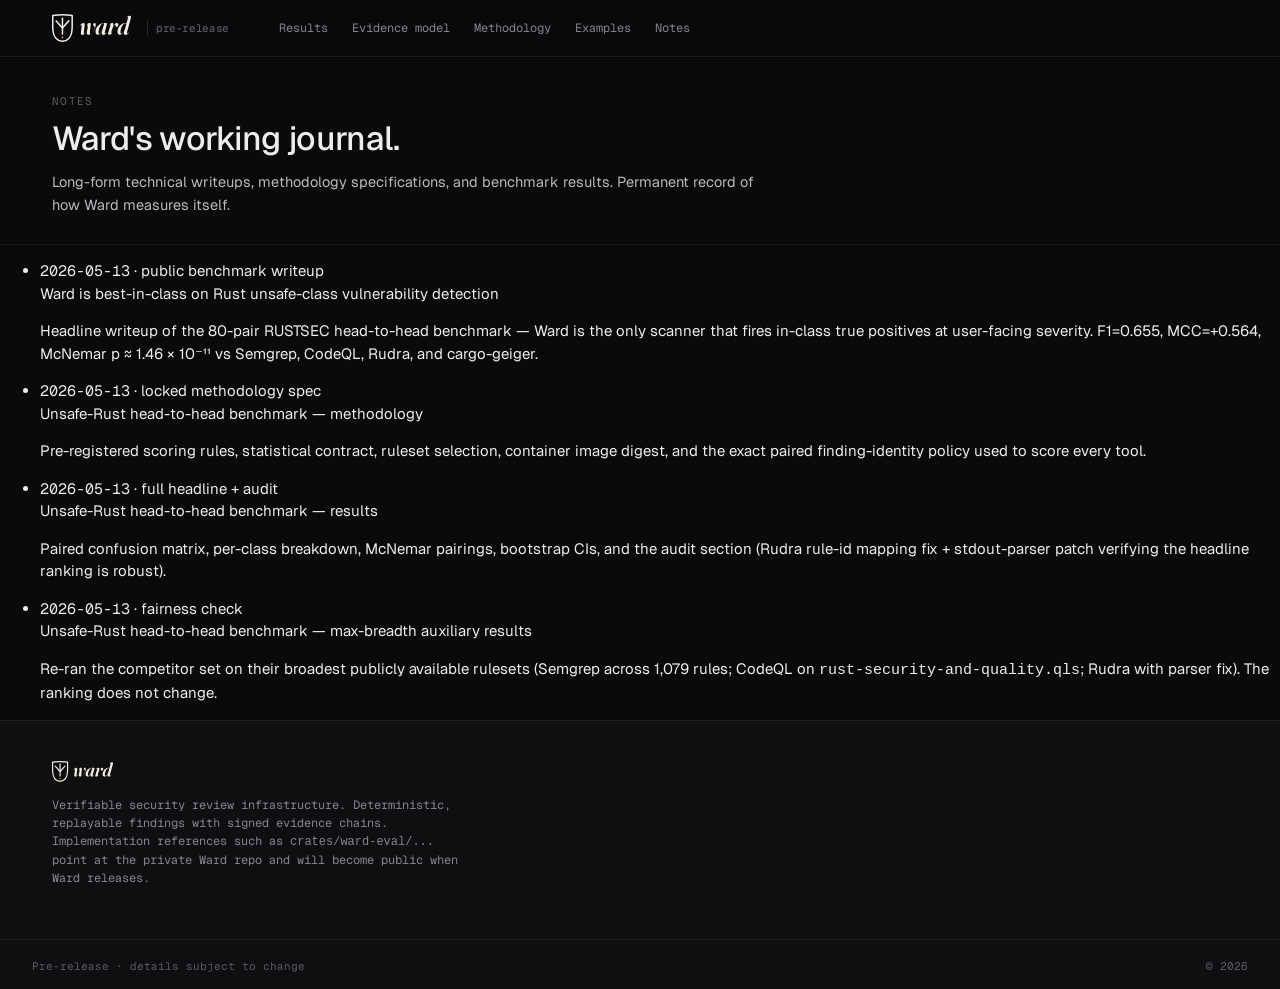
==== notes/index.html @ a42b1e7a "feat: notes section + 4 unsafe-rust benchmark pages Add a Notes section to the site backing /notes/ " ====
<!doctype html>
<html lang="en">
  <head>
    <meta charset="utf-8" />
    <meta name="viewport" content="width=device-width, initial-scale=1" />
    <title>Notes — Ward</title>
    <meta name="description" content="Ward's working journal: long-form technical writeups, methodology specifications, and benchmark results." />

    <link rel="preconnect" href="https://fonts.googleapis.com" />
    <link rel="preconnect" href="https://fonts.gstatic.com" crossorigin />
    <link
      href="https://fonts.googleapis.com/css2?family=Geist:wght@400;500;600&family=Geist+Mono:wght@400;500&family=Fraunces:opsz,wght@9..144,400;9..144,500;9..144,600&display=swap"
      rel="stylesheet"
    />
    <link rel="icon" type="image/svg+xml" href="../favicon.svg" />
    <link rel="stylesheet" href="../styles.css" />
  </head>
  <body>
    <header class="nav">
      <div class="nav-inner">
        <div class="brand">
          <a href="../index.html" aria-label="Ward home">
            <img src="../ward-with-word.svg" alt="Ward" />
          </a>
          <span class="nav-ver">pre-release</span>
        </div>
        <nav class="nav-links">
          <a href="../index.html#benchmark">Results</a>
          <a href="../index.html#how">Evidence model</a>
          <a href="../index.html#methodology">Methodology</a>
          <a href="../examples.html">Examples</a>
          <a href="index.html" aria-current="page">Notes</a>
        </nav>
      </div>
    </header>

    <section class="page-title">
      <div class="page-title-inner">
        <div class="page-title-eyebrow">Notes</div>
        <h1 class="page-title-h">Ward's working journal.</h1>
        <p class="page-title-sub">
          Long-form technical writeups, methodology specifications, and
          benchmark results. Permanent record of how Ward measures itself.
        </p>
      </div>
    </section>

    <main class="note-main">
      <div class="note-main-inner">
        <article class="note-body note-index">
          <ul class="note-list">
            <li>
              <div class="note-list-meta"><span class="mono">2026-05-13</span> · public benchmark writeup</div>
              <a class="note-list-title" href="unsafe-rust-benchmark.html">
                Ward is best-in-class on Rust unsafe-class vulnerability detection
              </a>
              <p class="note-list-blurb">
                Headline writeup of the 80-pair RUSTSEC head-to-head benchmark — Ward
                is the only scanner that fires in-class true positives at user-facing
                severity. F1=0.655, MCC=+0.564, McNemar p ≈ 1.46&nbsp;×&nbsp;10⁻¹¹
                vs Semgrep, CodeQL, Rudra, and cargo-geiger.
              </p>
            </li>
            <li>
              <div class="note-list-meta"><span class="mono">2026-05-13</span> · locked methodology spec</div>
              <a class="note-list-title" href="unsafe-rust-bench-methodology.html">
                Unsafe-Rust head-to-head benchmark — methodology
              </a>
              <p class="note-list-blurb">
                Pre-registered scoring rules, statistical contract, ruleset selection,
                container image digest, and the exact paired finding-identity policy
                used to score every tool.
              </p>
            </li>
            <li>
              <div class="note-list-meta"><span class="mono">2026-05-13</span> · full headline + audit</div>
              <a class="note-list-title" href="unsafe-rust-bench-results.html">
                Unsafe-Rust head-to-head benchmark — results
              </a>
              <p class="note-list-blurb">
                Paired confusion matrix, per-class breakdown, McNemar pairings,
                bootstrap CIs, and the audit section (Rudra rule-id mapping fix +
                stdout-parser patch verifying the headline ranking is robust).
              </p>
            </li>
            <li>
              <div class="note-list-meta"><span class="mono">2026-05-13</span> · fairness check</div>
              <a class="note-list-title" href="unsafe-rust-bench-aux-max-breadth.html">
                Unsafe-Rust head-to-head benchmark — max-breadth auxiliary results
              </a>
              <p class="note-list-blurb">
                Re-ran the competitor set on their broadest publicly available
                rulesets (Semgrep across 1,079 rules; CodeQL on
                <code>rust-security-and-quality.qls</code>; Rudra with parser fix). The
                ranking does not change.
              </p>
            </li>
          </ul>
        </article>
      </div>
    </main>

    <footer class="foot">
      <div class="foot-inner" style="grid-template-columns: 1fr">
        <div>
          <div class="brand" style="margin-bottom: 14px">
            <img src="../ward-with-word.svg" alt="Ward" />
          </div>
          <p class="mono" style="color: var(--fg-2); font-size: 12px; max-width: 60ch">
            Verifiable security review infrastructure. Deterministic, replayable
            findings with signed evidence chains. Implementation references such
            as <code>crates/ward-eval/...</code> point at the private Ward repo
            and will become public when Ward releases.
          </p>
        </div>
      </div>
      <div class="foot-meta">
        <span>Pre-release · details subject to change</span>
        <span>© 2026</span>
      </div>
    </footer>

    <script src="../app.js"></script>
  </body>
</html>
---- styles.css ----
/* Ward — landing page styles */
:root {
  --bg: #0a0a0b;
  --bg-1: #0f0f11;
  --bg-2: #141417;
  --bg-3: #1a1a1e;
  --line: rgba(255, 255, 255, 0.07);
  --line-2: rgba(255, 255, 255, 0.12);
  --line-3: rgba(255, 255, 255, 0.2);
  --fg: #ededef;
  --fg-1: #b9b9bf;
  --fg-2: #85858d;
  --fg-3: #5a5a62;
  --fg-4: #3a3a41;
  --accent: #f5a524; /* amber default */
  --accent-ink: #0a0a0b;
  --accent-soft: rgba(245, 165, 36, 0.12);
  --accent-line: rgba(245, 165, 36, 0.35);
  --danger: #e5484d;
  --ok: #3dd68c;
  --mono: "Geist Mono", ui-monospace, SFMono-Regular, Menlo, monospace;
  --sans: "Geist", Inter, system-ui, -apple-system, Segoe UI, sans-serif;
  --maxw: 1240px;
  --pad: 32px;
}

* {
  box-sizing: border-box;
}
[hidden] {
  display: none !important;
}
html,
body {
  margin: 0;
  padding: 0;
}
body {
  background: var(--bg);
  color: var(--fg);
  font-family: var(--sans);
  font-size: 15px;
  line-height: 1.5;
  -webkit-font-smoothing: antialiased;
  font-feature-settings: "ss01", "ss02", "cv11";
}

a {
  color: inherit;
  text-decoration: none;
}
button {
  font-family: inherit;
}

.mono {
  font-family: var(--mono);
}
.tag {
  font-family: var(--mono);
  font-size: 11px;
  letter-spacing: 0.08em;
  text-transform: uppercase;
  color: var(--fg-2);
}
.tag .dot {
  color: var(--accent);
}

.wrap {
  max-width: var(--maxw);
  margin: 0 auto;
  padding: 0 var(--pad);
}

/* ============ NAV ============ */
.nav {
  position: sticky;
  top: 0;
  z-index: 50;
  background: color-mix(in oklab, var(--bg) 82%, transparent);
  backdrop-filter: blur(10px);
  -webkit-backdrop-filter: blur(10px);
  border-bottom: 1px solid var(--line);
}
.nav-inner {
  display: flex;
  align-items: center;
  gap: 24px;
  height: 56px;
  max-width: var(--maxw);
  margin: 0 auto;
  padding: 0 var(--pad);
}
.nav .brand {
  font-size: 26px;
}
.brand {
  display: flex;
  align-items: center;
  gap: 10px;
  font-family: "Fraunces", serif;
  font-size: 20px;
  font-weight: 500;
  letter-spacing: -0.015em;
  color: var(--fg);
  font-variation-settings: "opsz" 144;
}
.brand img {
  height: 1.05em;
  width: auto;
  display: block;
}
.brand-mark {
  width: 16px;
  height: 21px;
  color: var(--fg);
  display: inline-block;
  overflow: visible;
}
.brand b {
  font-weight: 500;
  letter-spacing: -0.01em;
  font-style: italic;
  transform: translateY(-0.1em);
}
.nav-ver {
  color: var(--fg-3);
  font-family: var(--mono);
  font-size: 11px;
  padding-left: 8px;
  border-left: 1px solid var(--line-2);
  margin-left: 6px;
  white-space: nowrap;
}
.nav-links {
  display: flex;
  gap: 4px;
  margin-left: 16px;
}
.nav-links a {
  font-family: var(--mono);
  font-size: 12px;
  color: var(--fg-2);
  padding: 6px 10px;
}
.nav-links a:hover {
  color: var(--fg);
}
.nav-cta {
  margin-left: auto;
  display: flex;
  gap: 8px;
  align-items: center;
}

.btn {
  display: inline-flex;
  align-items: center;
  gap: 8px;
  height: 34px;
  padding: 0 14px;
  font-family: var(--mono);
  font-size: 12px;
  letter-spacing: -0.005em;
  border: 1px solid var(--line-2);
  background: transparent;
  color: var(--fg);
  cursor: pointer;
  transition:
    background 120ms ease,
    border-color 120ms ease;
}
.btn:hover {
  background: var(--bg-2);
  border-color: var(--line-3);
}
.btn .k {
  font-size: 10px;
  color: var(--fg-3);
  border: 1px solid var(--line-2);
  padding: 1px 4px;
  margin-left: 6px;
}
.btn-primary {
  background: var(--accent);
  color: var(--accent-ink);
  border-color: var(--accent);
}
.btn-primary:hover {
  background: color-mix(in oklab, var(--accent) 88%, #fff);
  border-color: color-mix(in oklab, var(--accent) 88%, #fff);
}

/* ============ HERO ============ */
.hero {
  border-bottom: 1px solid var(--line);
  position: relative;
  overflow: hidden;
}
.hero-grid {
  max-width: var(--maxw);
  margin: 0 auto;
  padding: 72px var(--pad) 56px;
  display: grid;
  gap: 48px;
}

.hero .hero-grid {
  grid-template-columns: 1.05fr 1fr;
  align-items: start;
}

.eyebrow {
  display: inline-flex;
  align-items: center;
  gap: 10px;
  font-family: var(--mono);
  font-size: 11px;
  letter-spacing: 0.08em;
  text-transform: uppercase;
  color: var(--fg-2);
  padding: 6px 10px 6px 8px;
  border: 1px solid var(--line-2);
  margin-bottom: 24px;
}
.eyebrow::before {
  content: "";
  width: 6px;
  height: 6px;
  background: var(--accent);
  box-shadow: 0 0 0 3px var(--accent-soft);
}
.eyebrow b {
  color: var(--fg);
  font-weight: 500;
}

.h1 {
  font-family: var(--sans);
  font-size: clamp(40px, 4.8vw, 64px);
  line-height: 1.02;
  letter-spacing: -0.035em;
  font-weight: 500;
  margin: 0 0 20px;
  color: var(--fg);
  text-wrap: balance;
}
.h1 .under {
  position: relative;
  display: inline;
  background-image: linear-gradient(var(--accent), var(--accent));
  background-repeat: no-repeat;
  background-position: 0 92%;
  background-size: 100% 8px;
  padding-bottom: 2px;
}
.h1 em {
  font-style: normal;
  color: var(--fg-2);
}
.lede {
  max-width: 56ch;
  font-size: 17px;
  color: var(--fg-1);
  letter-spacing: -0.005em;
  margin: 0 0 28px;
}
.hero-ctas {
  display: flex;
  gap: 10px;
  align-items: center;
  flex-wrap: wrap;
}
.hero-ctas .btn {
  height: 38px;
  font-size: 13px;
  padding: 0 16px;
}
.hero-note {
  display: flex;
  gap: 14px;
  margin-top: 22px;
  font-family: var(--mono);
  font-size: 11px;
  color: var(--fg-3);
}
.hero-note span::before {
  content: "› ";
  color: var(--accent);
}

/* ============ Terminal ============ */
.term {
  background: var(--bg-1);
  border: 1px solid var(--line-2);
  font-family: var(--mono);
  font-size: 12.5px;
  line-height: 1.55;
  color: var(--fg-1);
  overflow: hidden;
}
.term-head {
  display: flex;
  align-items: center;
  gap: 10px;
  padding: 8px 12px;
  border-bottom: 1px solid var(--line);
  background: var(--bg-2);
}
.term-head .dots {
  display: flex;
  gap: 6px;
}
.term-head .dot {
  width: 10px;
  height: 10px;
  border-radius: 50%;
  background: var(--line-3);
}
.term-head .title {
  margin-left: auto;
  color: var(--fg-3);
  font-size: 11px;
}
.term-head .path {
  color: var(--fg-2);
  font-size: 11px;
}
.term-body {
  padding: 16px 18px;
  display: grid;
  gap: 12px;
  white-space: normal;
}
.term-line {
  display: flex;
  align-items: center;
  gap: 8px;
}
.term-steps {
  display: grid;
  gap: 6px;
}
.term-step {
  display: grid;
  grid-template-columns: auto 1fr auto;
  align-items: center;
  gap: 10px;
}
.term-fill {
  border-bottom: 1px dotted var(--line-3);
  transform: translateY(1px);
}
.term-finding {
  display: grid;
  gap: 4px;
}
.term-finding-head {
  display: flex;
  align-items: center;
  justify-content: space-between;
  gap: 10px;
}
.term-chip {
  color: var(--fg-2);
  border: 1px solid var(--line-2);
  padding: 1px 6px;
  font-size: 10.5px;
}
.term-chip--ok {
  color: var(--ok);
  border-color: rgba(61, 214, 140, 0.35);
  background: rgba(61, 214, 140, 0.08);
}
.term-chip--refuted {
  color: var(--fg-3);
  border-color: rgba(229, 72, 77, 0.3);
  background: rgba(229, 72, 77, 0.05);
}
.term-kv-row {
  display: grid;
  grid-template-columns: 78px 1fr;
  gap: 8px;
}
.term-trace {
  display: flex;
  flex-wrap: wrap;
  gap: 0;
}
.term-summary {
  display: flex;
  align-items: center;
  gap: 8px;
  flex-wrap: wrap;
}
.term-body .prompt {
  color: var(--fg-3);
}
.term-body .cmd {
  color: var(--fg);
}
.term-body .ok {
  color: var(--ok);
}
.term-body .warn {
  color: var(--accent);
}
.term-body .err {
  color: var(--danger);
}
.term-body .dim {
  color: var(--fg-3);
}
.term-body .kv {
  color: var(--fg-2);
}
.term-body .tok {
  color: var(--accent);
}
.term-body hr {
  border: 0;
  border-top: 1px solid var(--line);
  margin: 4px 0;
}
.term-body .cursor::after {
  content: "▍";
  color: var(--accent);
  animation: blink 1s steps(2) infinite;
  margin-left: 2px;
}
@keyframes blink {
  50% {
    opacity: 0;
  }
}

/* ============ Benchmark headline ============ */
.bench-headline {
  display: grid;
  grid-template-columns: repeat(4, 1fr);
  gap: 0;
  border: 1px solid var(--line-2);
  background: var(--bg-1);
  margin-bottom: 18px;
}
.bench-stat {
  padding: 22px 24px 20px;
  border-right: 1px solid var(--line);
  display: flex;
  flex-direction: column;
  gap: 6px;
}
.bench-stat:last-child {
  border-right: 0;
}
.bench-stat-v {
  font-family: var(--mono);
  font-size: 38px;
  letter-spacing: -0.03em;
  color: var(--accent);
  line-height: 1;
  font-weight: 500;
}
.bench-stat-v--small {
  font-size: 28px;
  color: var(--fg);
}
.bench-stat-unit {
  font-size: 22px;
  color: var(--accent);
  margin-left: 1px;
}
.bench-stat-k {
  font-family: var(--mono);
  font-size: 11px;
  letter-spacing: 0.08em;
  text-transform: uppercase;
  color: var(--fg-3);
}
.bench-stat--note .bench-stat-v {
  color: var(--fg-1);
}

@media (max-width: 720px) {
  .bench-headline {
    grid-template-columns: 1fr 1fr;
  }
  .bench-stat:nth-child(2) {
    border-right: 0;
  }
  .bench-stat:nth-child(1),
  .bench-stat:nth-child(2) {
    border-bottom: 1px solid var(--line);
  }
}

/* ============ Comparison viz ============ */
.cmp {
  border: 1px solid var(--line-2);
  background: var(--bg-1);
}
.cmp-head {
  display: flex;
  align-items: center;
  justify-content: space-between;
  padding: 12px 14px;
  border-bottom: 1px solid var(--line);
}
.cmp-head h4 {
  margin: 0;
  font-size: 12px;
  font-family: var(--mono);
  font-weight: 500;
  letter-spacing: 0.02em;
  color: var(--fg);
}
.cmp-head .src {
  font-family: var(--mono);
  font-size: 10px;
  color: var(--fg-3);
  letter-spacing: 0.02em;
}

.bars {
  padding: 18px 18px 20px;
  display: grid;
  gap: 14px;
}
.bar-row {
  display: grid;
  grid-template-columns: 96px 1fr 80px;
  align-items: center;
  gap: 12px;
}
.bar-row .lbl {
  font-family: var(--mono);
  font-size: 12px;
  color: var(--fg-1);
}
.bar-row .lbl.me {
  color: var(--fg);
  font-weight: 500;
}
.bar-track {
  height: 24px;
  background: var(--bg-2);
  border: 1px solid var(--line);
  position: relative;
  overflow: hidden;
}
.bar-fill {
  position: absolute;
  inset: 0;
  width: 0;
  background: var(--fg-3);
  transition: width 900ms cubic-bezier(0.2, 0.7, 0.2, 1);
}
.bar-fill.me {
  background: var(--accent);
}
.bar-fill::after {
  content: "";
  position: absolute;
  inset: 0;
  background-image: repeating-linear-gradient(
    45deg,
    rgba(0, 0, 0, 0.08) 0 4px,
    transparent 4px 8px
  );
}
.bar-val {
  font-family: var(--mono);
  font-size: 12px;
  color: var(--fg);
  text-align: right;
}
.bar-val small {
  color: var(--fg-3);
}

/* ============ Section chrome ============ */
.section {
  border-bottom: 1px solid var(--line);
}
.section-inner {
  max-width: var(--maxw);
  margin: 0 auto;
  padding: 80px var(--pad);
}
.sec-head {
  display: grid;
  gap: 12px;
  margin-bottom: 40px;
  max-width: 780px;
}
.sec-head .tag .n {
  color: var(--fg);
}
.sec-head h2 {
  font-family: var(--sans);
  font-size: clamp(28px, 3.2vw, 40px);
  line-height: 1.06;
  letter-spacing: -0.025em;
  font-weight: 500;
  margin: 0;
  text-wrap: balance;
}
.sec-head p {
  margin: 0;
  color: var(--fg-1);
  font-size: 16px;
  max-width: 60ch;
}

/* Credibility */
.cred-grid {
  display: grid;
  grid-template-columns: 1.2fr 1fr;
  gap: 0;
  border: 1px solid var(--line-2);
}
.cred-l {
  padding: 28px 28px 32px;
  border-right: 1px solid var(--line);
  background: var(--bg-1);
}
.cred-r {
  padding: 0;
  background: var(--bg-1);
}
.cred-num {
  font-family: var(--mono);
  font-size: 56px;
  letter-spacing: -0.03em;
  color: var(--fg);
  line-height: 1;
}
.cred-num .plus {
  color: var(--accent);
}
.cred-k {
  font-family: var(--mono);
  font-size: 11px;
  letter-spacing: 0.1em;
  text-transform: uppercase;
  color: var(--fg-3);
  margin-top: 10px;
}
.cred-body {
  margin-top: 22px;
  color: var(--fg-1);
  font-size: 14.5px;
  max-width: 48ch;
}
.cred-list {
  margin: 22px 0 0;
  padding: 0;
  list-style: none;
  display: grid;
  gap: 10px;
}
.cred-list li {
  display: flex;
  gap: 12px;
  font-family: var(--mono);
  font-size: 12px;
  color: var(--fg-1);
}
.cred-list li::before {
  content: "▸";
  color: var(--accent);
}
.cred-right-head {
  padding: 12px 14px;
  border-bottom: 1px solid var(--line);
  display: flex;
  justify-content: space-between;
}
.cred-right-head span {
  font-family: var(--mono);
  font-size: 11px;
  letter-spacing: 0.06em;
  color: var(--fg-3);
  text-transform: uppercase;
}

.corpus {
  padding: 0;
}
.corpus .row {
  display: grid;
  grid-template-columns: 60px 1fr 80px 80px;
  align-items: center;
  gap: 14px;
  padding: 10px 16px;
  border-top: 1px solid var(--line);
  font-family: var(--mono);
  font-size: 12px;
}
.corpus .row.head {
  border-top: 0;
  color: var(--fg-3);
  font-size: 10px;
  text-transform: uppercase;
  letter-spacing: 0.08em;
  padding-top: 8px;
  padding-bottom: 8px;
}
.corpus .lang {
  color: var(--fg);
}
.corpus .count {
  color: var(--fg-2);
  text-align: right;
}
.corpus .rec {
  color: var(--fg);
  text-align: right;
}
.corpus .meter {
  display: block;
  width: 100%;
  height: 6px;
  background: var(--bg-2);
  border: 1px solid var(--line);
  position: relative;
}
.corpus .meter > i {
  position: absolute;
  top: 0;
  bottom: 0;
  left: 0;
  width: 0;
  background: var(--accent);
  display: block;
}

/* How it works */
.how {
  display: grid;
  grid-template-columns: repeat(3, 1fr);
  gap: 0;
  border: 1px solid var(--line-2);
}
.how-card {
  padding: 0;
  border-right: 1px solid var(--line);
  background: var(--bg-1);
  display: grid;
  grid-template-rows: auto 1fr;
}
.how-card:last-child {
  border-right: 0;
}
.how-head {
  padding: 16px 18px 12px;
  border-bottom: 1px solid var(--line);
}
.how-head .i {
  font-family: var(--mono);
  font-size: 11px;
  color: var(--accent);
  letter-spacing: 0.08em;
}
.how-head h3 {
  margin: 6px 0 0;
  font-size: 17px;
  font-weight: 500;
  letter-spacing: -0.015em;
  color: var(--fg);
}
.how-body {
  padding: 18px;
  display: grid;
  gap: 14px;
  align-content: space-between;
}
.how-body p {
  margin: 0;
  font-size: 13.5px;
  color: var(--fg-1);
}
.how-viz {
  height: 180px;
  background:
    radial-gradient(
      120% 80% at 50% 120%,
      rgba(255, 255, 255, 0.03),
      transparent 60%
    ),
    var(--bg-2);
  border: 1px solid var(--line);
  position: relative;
  overflow: hidden;
}

/* Finding-trace (variant A) */
.trace {
  position: relative;
  width: 100%;
  height: 100%;
  font-family: var(--mono);
  font-size: 11px;
  color: var(--fg-1);
}
.trace .file {
  position: absolute;
  background: var(--bg-1);
  border: 1px solid var(--line-2);
  padding: 8px 10px;
  min-width: 148px;
}
.trace .file .n {
  color: var(--fg-3);
  font-size: 10px;
  margin-bottom: 4px;
  display: flex;
  gap: 6px;
}
.trace .file .n b {
  color: var(--fg-1);
  font-weight: 500;
}
.trace .file code {
  color: var(--fg);
}
.trace .hit {
  background: var(--accent-soft);
  border-color: var(--accent-line);
}
.trace .hit code {
  color: var(--accent);
}
.trace svg.links {
  position: absolute;
  inset: 0;
  width: 100%;
  height: 100%;
  pointer-events: none;
}
.trace svg.links path {
  fill: none;
  stroke: var(--accent-line);
  stroke-width: 1.25;
  stroke-dasharray: 4 3;
}
.trace svg.links path.active {
  stroke: var(--accent);
  stroke-dasharray: 0;
  filter: drop-shadow(0 0 6px var(--accent-soft));
}
.trace .badge {
  position: absolute;
  right: 10px;
  top: 10px;
  font-family: var(--mono);
  font-size: 10px;
  border: 1px solid var(--accent-line);
  color: var(--accent);
  background: var(--accent-soft);
  padding: 3px 6px;
  opacity: 0;
  transform: translateY(-4px);
  transition:
    opacity 300ms,
    transform 300ms;
}
.trace .badge.show {
  opacity: 1;
  transform: translateY(0);
}

/* Paired diff */
.paired {
  position: absolute;
  inset: 0;
  display: grid;
  grid-template-columns: 1fr 1fr;
  gap: 1px;
  background: var(--line);
}
.paired > div {
  background: var(--bg-1);
  padding: 10px 12px;
  font-family: var(--mono);
  font-size: 10.5px;
  overflow: hidden;
}
.paired .ph {
  display: flex;
  justify-content: space-between;
  color: var(--fg-3);
  margin-bottom: 8px;
}
.paired .ph b {
  color: var(--fg);
  font-weight: 500;
  letter-spacing: 0;
}
.paired .ln {
  display: flex;
  gap: 6px;
  line-height: 1.55;
}
.paired .ln .g {
  color: var(--fg-3);
  width: 14px;
  text-align: right;
}
.paired .vuln {
  color: var(--danger);
}
.paired .fix {
  color: var(--ok);
}
.paired .tag-pill {
  display: inline-block;
  padding: 1px 5px;
  font-size: 9.5px;
  border: 1px solid;
  letter-spacing: 0.02em;
}
.paired .tag-pill.v {
  color: var(--danger);
  border-color: color-mix(in oklab, var(--danger) 50%, transparent);
}
.paired .tag-pill.f {
  color: var(--ok);
  border-color: color-mix(in oklab, var(--ok) 50%, transparent);
}

.faq {
  display: grid;
  gap: 2px;
}
.faq details {
  border: 1px solid var(--line);
  background: var(--bg-1);
  padding: 14px 16px;
}
.faq summary {
  cursor: pointer;
  list-style: none;
  font-family: var(--mono);
  font-size: 12.5px;
  color: var(--fg);
  display: flex;
  justify-content: space-between;
  align-items: center;
}
.faq summary::-webkit-details-marker {
  display: none;
}
.faq summary::after {
  content: "+";
  color: var(--fg-3);
  font-family: var(--mono);
}
.faq details[open] summary::after {
  content: "–";
}
.faq details p {
  color: var(--fg-1);
  font-size: 14px;
  margin: 12px 0 0;
  max-width: 64ch;
}

/* Footer */
.foot {
  border-top: 1px solid var(--line);
  background: var(--bg-1);
}
.foot-inner {
  max-width: var(--maxw);
  margin: 0 auto;
  padding: 40px var(--pad);
  display: grid;
  grid-template-columns: 1.4fr repeat(3, 1fr);
  gap: 40px;
}
.foot h5 {
  font-family: var(--mono);
  font-size: 10px;
  letter-spacing: 0.1em;
  text-transform: uppercase;
  color: var(--fg-3);
  margin: 0 0 12px;
  font-weight: 500;
}
.foot a {
  display: block;
  font-family: var(--mono);
  font-size: 12px;
  color: var(--fg-1);
  padding: 4px 0;
}
.foot a:hover {
  color: var(--fg);
}
.foot-meta {
  display: flex;
  justify-content: space-between;
  padding: 18px var(--pad);
  border-top: 1px solid var(--line);
  font-family: var(--mono);
  font-size: 11px;
  color: var(--fg-3);
}

/* Reveals */
@media (prefers-reduced-motion: reduce) {
  * {
    animation-duration: 0.001ms !important;
    transition-duration: 0.001ms !important;
  }
}

/* ============ EXAMPLES PAGE ============ */
.ex-status {
  font-family: var(--mono);
  font-size: 11px;
  letter-spacing: 0.08em;
  text-transform: uppercase;
  padding: 2px 8px;
  border-radius: 2px;
  border: 1px solid var(--line-2);
}
.ex-status--proved {
  color: var(--ok);
  border-color: rgba(61, 214, 140, 0.35);
  background: rgba(61, 214, 140, 0.08);
}
.ex-status--refuted {
  color: var(--danger);
  border-color: rgba(229, 72, 77, 0.35);
  background: rgba(229, 72, 77, 0.08);
}

.ex-grid {
  display: grid;
  grid-template-columns: 1fr 1fr 1fr;
  gap: 0;
  border: 1px solid var(--line-2);
  background: var(--bg-1);
}
.ex-panel {
  display: flex;
  flex-direction: column;
  border-right: 1px solid var(--line);
}
.ex-panel:last-child {
  border-right: 0;
}
.ex-panel-head {
  display: flex;
  align-items: center;
  justify-content: space-between;
  padding: 18px 24px 14px;
  border-bottom: 1px solid var(--line);
}
.ex-step {
  font-family: var(--mono);
  font-size: 11px;
  letter-spacing: 0.1em;
  color: var(--fg-2);
  text-transform: uppercase;
}
.ex-tag {
  font-family: var(--mono);
  font-size: 10.5px;
  letter-spacing: 0.05em;
  color: var(--fg-2);
  padding: 2px 8px;
  border: 1px solid var(--line-2);
  border-radius: 2px;
}
.ex-tag--src {
  color: var(--fg-1);
}
.ex-tag--proc {
  color: var(--accent);
  border-color: var(--accent-line);
  background: var(--accent-soft);
}
.ex-tag--out {
  color: var(--ok);
  border-color: rgba(61, 214, 140, 0.35);
  background: rgba(61, 214, 140, 0.08);
}
.ex-tag--refuted {
  color: var(--danger);
  border-color: rgba(229, 72, 77, 0.35);
  background: rgba(229, 72, 77, 0.08);
}
.ex-panel-body {
  padding: 18px 24px 24px;
  display: flex;
  flex-direction: column;
  gap: 14px;
  flex: 1;
}

.ex-kv {
  display: grid;
  grid-template-columns: 60px 1fr;
  gap: 12px;
  align-items: baseline;
  font-size: 13px;
}
.ex-kv-k {
  font-family: var(--mono);
  font-size: 10.5px;
  letter-spacing: 0.06em;
  color: var(--fg-3);
  text-transform: uppercase;
}
.ex-kv-v {
  color: var(--fg);
  font-size: 12.5px;
  word-break: break-word;
}

.ex-steps {
  margin: 4px 0;
  padding-left: 18px;
  display: flex;
  flex-direction: column;
  gap: 8px;
  color: var(--fg-1);
  font-size: 13.5px;
  line-height: 1.5;
}
.ex-steps li {
  padding-left: 4px;
}
.ex-steps .mono {
  font-size: 12.5px;
  color: var(--fg);
}

.ex-oracle {
  border: 1px solid var(--line-2);
  border-radius: 2px;
  background: var(--bg-2);
  padding: 12px 14px;
  display: flex;
  flex-direction: column;
  gap: 8px;
}
.ex-oracle--proved {
  border-color: rgba(61, 214, 140, 0.35);
  background: rgba(61, 214, 140, 0.06);
}
.ex-oracle--refuted {
  border-color: rgba(229, 72, 77, 0.35);
  background: rgba(229, 72, 77, 0.06);
}
.ex-oracle-head {
  font-family: var(--mono);
  font-size: 10.5px;
  letter-spacing: 0.1em;
  color: var(--fg-2);
  text-transform: uppercase;
}
.ex-oracle-body {
  font-family: var(--mono);
  font-size: 12px;
  color: var(--fg);
}
.ex-oracle-quote {
  margin: 8px 0 0;
  padding: 10px 12px;
  border-left: 2px solid var(--line-2);
  background: var(--bg-3);
  font-family: var(--sans);
  font-size: 13px;
  color: var(--fg-1);
  font-style: italic;
  line-height: 1.55;
}
.ex-oracle--proved .ex-oracle-quote {
  border-left-color: var(--ok);
}
.ex-oracle--refuted .ex-oracle-quote {
  border-left-color: var(--danger);
}

.ex-grade {
  display: flex;
  flex-direction: column;
  gap: 4px;
  padding: 10px 12px;
  border: 1px solid var(--line-2);
  border-radius: 2px;
  background: var(--bg-2);
}
.ex-grade-k {
  font-family: var(--mono);
  font-size: 10.5px;
  letter-spacing: 0.1em;
  color: var(--fg-3);
  text-transform: uppercase;
}
.ex-grade-v {
  font-family: var(--mono);
  font-size: 14px;
  color: var(--fg);
}
.ex-grade--cd .ex-grade-v {
  color: var(--accent);
}
.ex-grade--so .ex-grade-v {
  color: var(--fg-1);
}

.ex-attachments {
  display: flex;
  flex-direction: column;
  gap: 6px;
}
.ex-att-k {
  font-family: var(--mono);
  font-size: 10.5px;
  letter-spacing: 0.1em;
  color: var(--fg-3);
  text-transform: uppercase;
}
.ex-att-list {
  margin: 0;
  padding-left: 16px;
  display: flex;
  flex-direction: column;
  gap: 6px;
  color: var(--fg-1);
  font-size: 13px;
  line-height: 1.5;
}

.ex-note {
  margin: 0;
  color: var(--fg-2);
  font-size: 13px;
  line-height: 1.55;
}

/* Page title (compact alternative to hero) */
.page-title {
  border-bottom: 1px solid var(--line);
}
.page-title-inner {
  max-width: var(--maxw);
  margin: 0 auto;
  padding: 36px var(--pad) 28px;
}
.page-title-eyebrow {
  font-family: var(--mono);
  font-size: 11px;
  letter-spacing: 0.12em;
  text-transform: uppercase;
  color: var(--fg-3);
  margin-bottom: 10px;
}
.page-title-h {
  margin: 0 0 12px;
  font-family: var(--sans);
  font-size: clamp(26px, 2.6vw, 34px);
  line-height: 1.15;
  letter-spacing: -0.02em;
  font-weight: 500;
  color: var(--fg);
  text-wrap: balance;
}
.page-title-sub {
  margin: 0;
  color: var(--fg-1);
  font-size: 14.5px;
  line-height: 1.6;
  max-width: 72ch;
}

/* Vertical flow (numbered timeline) */
.flow-stats {
  display: grid;
  grid-template-columns: repeat(4, 1fr);
  gap: 0;
  border: 1px solid var(--line-2);
  background: var(--bg-1);
  margin-bottom: 36px;
  max-width: 880px;
}
.flow-stat {
  padding: 14px 18px;
  border-right: 1px solid var(--line);
}
.flow-stat:last-child {
  border-right: 0;
}
.flow-stat-k {
  font-family: var(--mono);
  font-size: 10.5px;
  letter-spacing: 0.1em;
  text-transform: uppercase;
  color: var(--fg-3);
  margin-bottom: 4px;
}
.flow-stat-v {
  font-size: 13.5px;
  color: var(--fg);
  word-break: break-word;
}

.flow {
  list-style: none;
  margin: 0;
  padding: 0;
  max-width: 880px;
}
.flow-step {
  display: grid;
  grid-template-columns: 56px 1fr;
  gap: 24px;
  padding-bottom: 36px;
  position: relative;
}
.flow-step:last-child {
  padding-bottom: 0;
}
.flow-rail {
  position: relative;
  display: flex;
  justify-content: center;
}
.flow-rail::before {
  content: "";
  position: absolute;
  left: 50%;
  transform: translateX(-50%);
  top: 36px;
  bottom: -36px;
  width: 1px;
  background: var(--line-2);
  z-index: 1;
}
.flow-step:last-child .flow-rail::before {
  display: none;
}
.flow-num {
  font-family: var(--mono);
  font-size: 12px;
  font-weight: 500;
  color: var(--fg);
  background: var(--bg);
  border: 1px solid var(--line-2);
  width: 36px;
  height: 36px;
  display: inline-flex;
  align-items: center;
  justify-content: center;
  position: relative;
  z-index: 2;
  letter-spacing: 0.02em;
}
.example--proved .flow-num {
  border-color: var(--accent-line);
  color: var(--accent);
}
.example--refuted .flow-num {
  border-color: rgba(229, 72, 77, 0.35);
  color: var(--danger);
}
.flow-body {
  display: flex;
  flex-direction: column;
  gap: 12px;
  min-width: 0;
}
.flow-step-head {
  display: flex;
  align-items: center;
  gap: 12px;
  flex-wrap: wrap;
  margin-top: 8px;
}
.flow-phase {
  font-family: var(--mono);
  font-size: 11px;
  letter-spacing: 0.12em;
  color: var(--fg-2);
  text-transform: uppercase;
}
.flow-title {
  margin: 0;
  font-family: var(--sans);
  font-size: 19px;
  line-height: 1.3;
  letter-spacing: -0.015em;
  font-weight: 500;
  color: var(--fg);
  text-wrap: balance;
}
.flow-lede {
  margin: 0;
  color: var(--fg-1);
  font-size: 14.5px;
  line-height: 1.6;
  max-width: 64ch;
}

.flow-art {
  margin-top: 4px;
  border: 1px solid var(--line-2);
  background: var(--bg-2);
}
.flow-kv-row {
  display: grid;
  grid-template-columns: 90px 1fr;
  gap: 14px;
  padding: 8px 14px;
  border-bottom: 1px solid var(--line);
  align-items: baseline;
}
.flow-kv-row:last-child {
  border-bottom: 0;
}
.flow-kv-k {
  font-family: var(--mono);
  font-size: 10.5px;
  letter-spacing: 0.08em;
  text-transform: uppercase;
  color: var(--fg-3);
}
.flow-kv-v {
  color: var(--fg);
  font-size: 12.5px;
  word-break: break-word;
}

.flow-code,
.flow-json {
  margin: 4px 0 0;
  padding: 14px 16px;
  background: var(--bg-2);
  border: 1px solid var(--line-2);
  font-family: var(--mono);
  font-size: 12px;
  line-height: 1.6;
  color: var(--fg-1);
  overflow-x: auto;
  white-space: pre;
  border-radius: 0;
}
.flow-code code {
  color: var(--fg);
  font-family: inherit;
}
.flow-code-ln {
  color: var(--fg-3);
  margin-right: 14px;
  user-select: none;
  display: inline-block;
  min-width: 22px;
  text-align: right;
}
.flow-code-cmt {
  color: var(--fg-3);
}
.ex-oracle .flow-json {
  margin: 8px 0 0;
  background: var(--bg-3);
}

.flow-attempts {
  margin-top: 4px;
  border: 1px solid var(--line-2);
  background: var(--bg-2);
}
.flow-attempt {
  display: grid;
  grid-template-columns: 80px 1fr 90px;
  gap: 14px;
  padding: 10px 14px;
  border-bottom: 1px solid var(--line);
  align-items: baseline;
}
.flow-attempt:last-child {
  border-bottom: 0;
}
.flow-attempt-n {
  color: var(--fg-3);
  font-size: 11px;
  letter-spacing: 0.06em;
  text-transform: uppercase;
}
.flow-attempt-v {
  color: var(--fg-1);
  line-height: 1.5;
  font-size: 13px;
}
.flow-attempt-r {
  font-size: 11px;
  letter-spacing: 0.08em;
  text-transform: uppercase;
  text-align: right;
}
.flow-attempt--fail .flow-attempt-r {
  color: var(--fg-3);
}
.flow-attempt--ok .flow-attempt-r {
  color: var(--ok);
}
.flow-attempt--ok {
  background: rgba(61, 214, 140, 0.05);
}

.flow-att-list {
  display: flex;
  flex-direction: column;
  margin-top: 4px;
  border: 1px solid var(--line-2);
  background: var(--bg-2);
}
.flow-att {
  padding: 12px 14px;
  border-bottom: 1px solid var(--line);
}
.flow-att:last-child {
  border-bottom: 0;
}
.flow-att-head {
  display: flex;
  align-items: baseline;
  justify-content: space-between;
  gap: 14px;
  margin-bottom: 6px;
}
.flow-att-kind {
  font-size: 12px;
  color: var(--accent);
  letter-spacing: 0.02em;
}
.example--refuted .flow-att-kind {
  color: var(--fg);
}
.flow-att-id {
  font-size: 11px;
  color: var(--fg-3);
  letter-spacing: 0.04em;
}
.flow-att-body {
  font-size: 13px;
  line-height: 1.55;
  color: var(--fg-1);
}

.flow-bullets {
  margin: 4px 0 0;
  padding: 0;
  list-style: none;
  display: flex;
  flex-direction: column;
  gap: 8px;
}
.flow-bullets li {
  position: relative;
  padding-left: 16px;
  font-size: 14px;
  line-height: 1.55;
  color: var(--fg-1);
  max-width: 64ch;
}
.flow-bullets li::before {
  content: "›";
  position: absolute;
  left: 0;
  color: var(--accent);
  font-family: var(--mono);
}
.flow-bullets li b {
  color: var(--fg);
  font-weight: 500;
}

/* "What this demonstrates" callout — closes each example */
.takeaway {
  margin: 40px 0 0;
  max-width: 880px;
  border: 1px solid var(--line-2);
  background: var(--bg-1);
  padding: 22px 26px 24px;
  border-left-width: 2px;
}
.takeaway--proved {
  border-left-color: var(--ok);
}
.takeaway--refuted {
  border-left-color: var(--danger);
}
.takeaway-head {
  font-family: var(--mono);
  font-size: 11px;
  letter-spacing: 0.12em;
  text-transform: uppercase;
  color: var(--fg-2);
  margin-bottom: 14px;
}
.takeaway--proved .takeaway-head {
  color: var(--ok);
}
.takeaway--refuted .takeaway-head {
  color: var(--danger);
}
.takeaway-list {
  margin: 0;
  padding: 0;
  list-style: none;
  display: flex;
  flex-direction: column;
  gap: 10px;
}
.takeaway-list li {
  position: relative;
  padding-left: 18px;
  font-size: 14.5px;
  line-height: 1.55;
  color: var(--fg-1);
  max-width: 68ch;
}
.takeaway-list li::before {
  content: "▸";
  position: absolute;
  left: 0;
  color: var(--fg-3);
  font-size: 11px;
  top: 4px;
}
.takeaway--proved .takeaway-list li::before {
  color: var(--ok);
}
.takeaway--refuted .takeaway-list li::before {
  color: var(--danger);
}
.takeaway-list em {
  color: var(--fg);
  font-style: italic;
}

.why-list {
  margin: 0;
  padding-left: 0;
  list-style: none;
  display: flex;
  flex-direction: column;
  gap: 14px;
}
.why-list li {
  border-left: 2px solid var(--line-2);
  padding: 4px 0 4px 16px;
  color: var(--fg-1);
  font-size: 14.5px;
  line-height: 1.6;
}
.why-list li b {
  color: var(--fg);
}

/* Responsive */
@media (max-width: 920px) {
  .hero .hero-grid {
    grid-template-columns: 1fr;
  }
  .how {
    grid-template-columns: 1fr;
  }
  .how-card {
    border-right: 0;
    border-bottom: 1px solid var(--line);
  }
  .how-card:last-child {
    border-bottom: 0;
  }
  .cred-grid {
    grid-template-columns: 1fr;
  }
  .cred-l {
    border-right: 0;
    border-bottom: 1px solid var(--line);
  }
  .foot-inner {
    grid-template-columns: 1fr 1fr;
  }
  .ex-grid {
    grid-template-columns: 1fr;
  }
  .ex-panel {
    border-right: 0;
    border-bottom: 1px solid var(--line);
  }
  .ex-panel:last-child {
    border-bottom: 0;
  }
  .flow-stats {
    grid-template-columns: 1fr 1fr;
  }
  .flow-stat:nth-child(2) {
    border-right: 0;
  }
  .flow-stat:nth-child(1),
  .flow-stat:nth-child(2) {
    border-bottom: 1px solid var(--line);
  }
}

@media (max-width: 640px) {
  .flow-step {
    grid-template-columns: 36px 1fr;
    gap: 14px;
  }
  .flow-num {
    width: 28px;
    height: 28px;
    font-size: 10.5px;
  }
  .flow-rail::before {
    top: 28px;
  }
  .flow-attempt {
    grid-template-columns: 60px 1fr 70px;
    gap: 10px;
  }
  .flow-kv-row {
    grid-template-columns: 70px 1fr;
    gap: 10px;
  }
  .flow-title {
    font-size: 17px;
  }
}
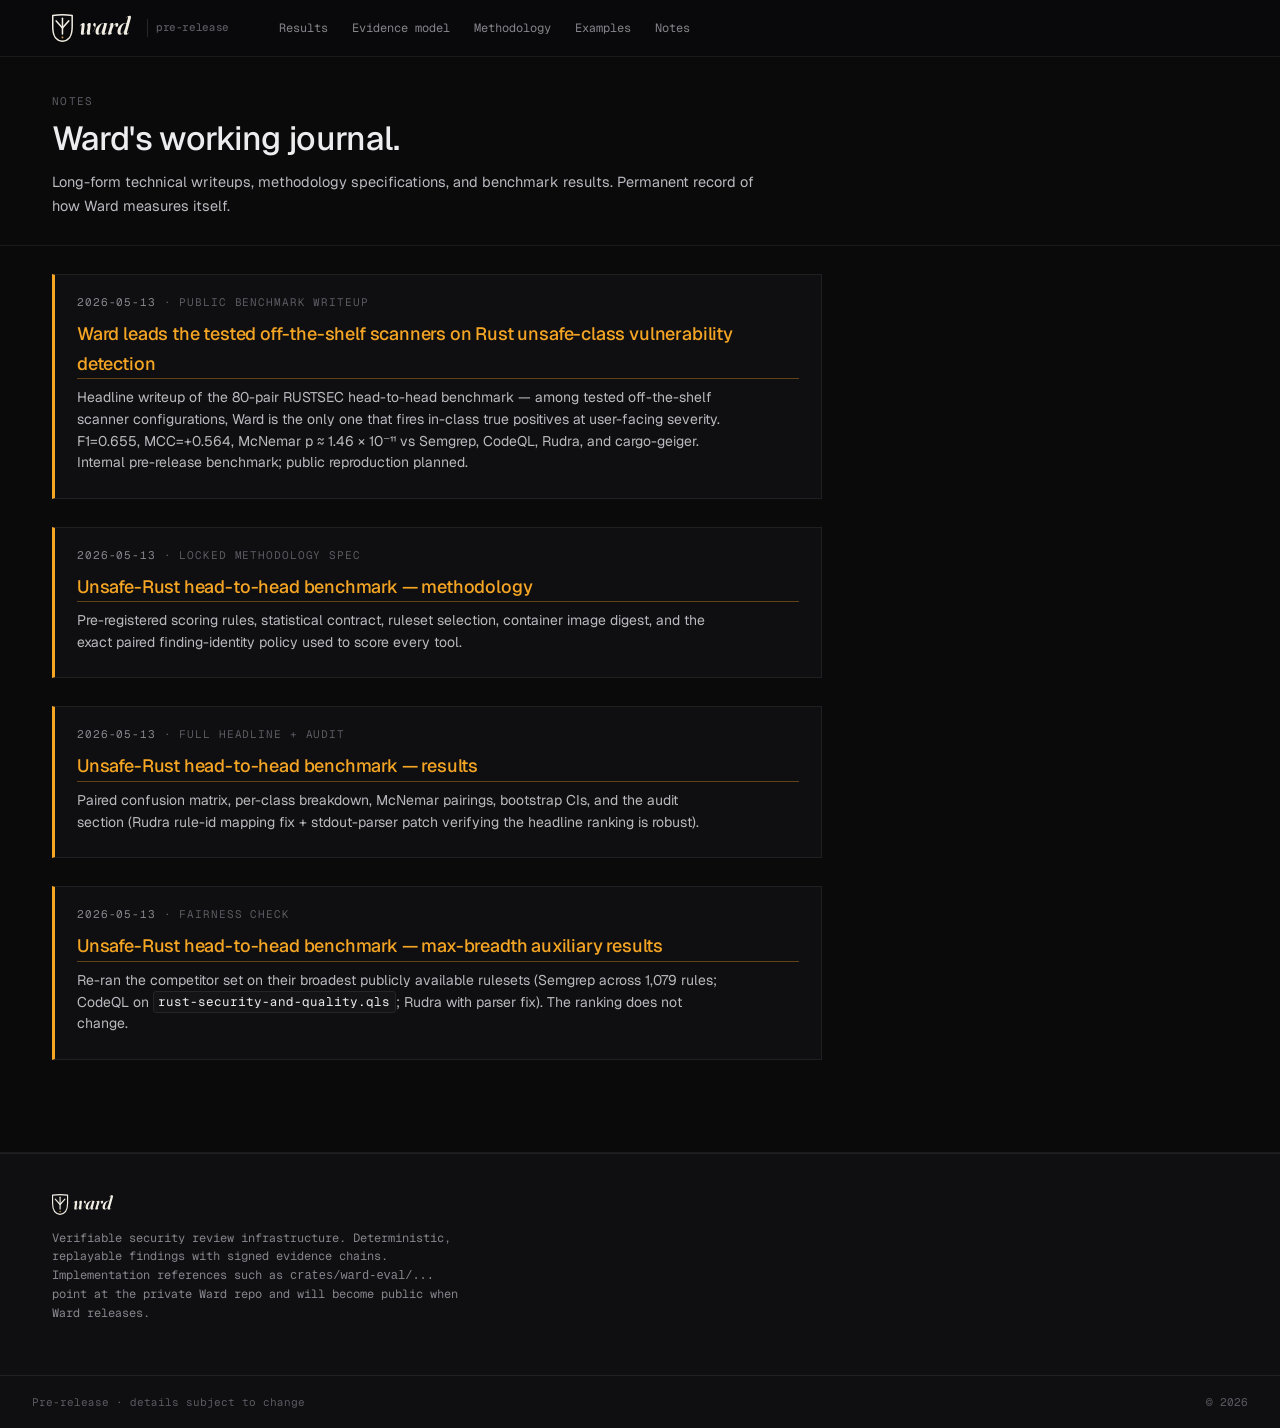
==== commit 92de99ea: "fix(notes): scope claim "best among tested" + excluded-tools section Per hostile-reviewer critique #" ====
--- a/notes/index.html
+++ b/notes/index.html
@@ -52,13 +52,15 @@
             <li>
               <div class="note-list-meta"><span class="mono">2026-05-13</span> · public benchmark writeup</div>
               <a class="note-list-title" href="unsafe-rust-benchmark.html">
-                Ward is best-in-class on Rust unsafe-class vulnerability detection
+                Ward leads the tested off-the-shelf scanners on Rust unsafe-class vulnerability detection
               </a>
               <p class="note-list-blurb">
-                Headline writeup of the 80-pair RUSTSEC head-to-head benchmark — Ward
-                is the only scanner that fires in-class true positives at user-facing
+                Headline writeup of the 80-pair RUSTSEC head-to-head benchmark —
+                among tested off-the-shelf scanner configurations, Ward is the
+                only one that fires in-class true positives at user-facing
                 severity. F1=0.655, MCC=+0.564, McNemar p ≈ 1.46&nbsp;×&nbsp;10⁻¹¹
-                vs Semgrep, CodeQL, Rudra, and cargo-geiger.
+                vs Semgrep, CodeQL, Rudra, and cargo-geiger. Internal pre-release
+                benchmark; public reproduction planned.
               </p>
             </li>
             <li>
--- a/styles.css
+++ b/styles.css
@@ -39,8 +39,8 @@
   background: var(--bg);
   color: var(--fg);
   font-family: var(--sans);
-  font-size: 15px;
-  line-height: 1.5;
+  font-size: 16px;
+  line-height: 1.55;
   -webkit-font-smoothing: antialiased;
   font-feature-settings: "ss01", "ss02", "cv11";
 }
@@ -1737,3 +1737,377 @@
     font-size: 17px;
   }
 }
+
+/* =====================================================================
+   Notes — long-form rendered markdown
+   .note-body is the article container for rendered markdown.
+   .note-main is the wrapping <main>; .note-source-aside is the optional
+   sidebar at the top of a note (writeup uses one).
+   ===================================================================== */
+
+.note-main {
+  border-bottom: 1px solid var(--line);
+}
+.note-main-inner {
+  max-width: var(--maxw);
+  margin: 0 auto;
+  padding: 28px var(--pad) 64px;
+  display: block;
+}
+
+.note-gh-link {
+  margin: 14px 0 0;
+  font-size: 12px;
+  color: var(--fg-2);
+}
+.note-gh-link code {
+  font-family: var(--mono);
+  font-size: 12px;
+  color: var(--fg-1);
+}
+.note-gh-link a {
+  color: var(--fg-1);
+  border-bottom: 1px dashed var(--line-3);
+  text-decoration: none;
+}
+.note-gh-link a:hover {
+  color: var(--accent);
+  border-bottom-color: var(--accent-line);
+}
+
+.note-source-aside {
+  border: 1px solid var(--line-2);
+  background: var(--bg-1);
+  padding: 18px 22px;
+  margin: 0 0 28px;
+  max-width: 880px;
+  border-left: 3px solid var(--accent);
+}
+.note-source-aside h3 {
+  margin: 0 0 10px;
+  font-family: var(--mono);
+  font-size: 11px;
+  letter-spacing: 0.12em;
+  text-transform: uppercase;
+  color: var(--fg-3);
+  font-weight: 500;
+}
+.note-source-aside ul {
+  margin: 0;
+  padding: 0;
+  list-style: none;
+  display: grid;
+  grid-template-columns: repeat(2, minmax(0, 1fr));
+  gap: 6px 18px;
+}
+.note-source-aside li {
+  font-size: 13.5px;
+}
+.note-source-aside a {
+  color: var(--fg-1);
+  text-decoration: none;
+  border-bottom: 1px dashed var(--line-3);
+}
+.note-source-aside a:hover {
+  color: var(--accent);
+  border-bottom-color: var(--accent-line);
+}
+@media (max-width: 700px) {
+  .note-source-aside ul {
+    grid-template-columns: 1fr;
+  }
+}
+
+.note-body {
+  max-width: 70ch;
+  margin: 0;
+  color: var(--fg-1);
+  font-family: var(--sans);
+  font-size: 17px;
+  line-height: 1.65;
+}
+.note-body > * + * {
+  margin-top: 1em;
+}
+.note-body p {
+  margin: 0 0 1em;
+}
+.note-body h2,
+.note-body h3,
+.note-body h4,
+.note-body h5,
+.note-body h6 {
+  font-family: var(--sans);
+  color: var(--fg);
+  font-weight: 500;
+  letter-spacing: -0.01em;
+  margin: 2.2em 0 0.6em;
+  line-height: 1.25;
+  text-wrap: balance;
+}
+.note-body h2 {
+  font-size: 22px;
+  padding-bottom: 8px;
+  border-bottom: 1px solid var(--line);
+  margin-top: 2.4em;
+}
+.note-body h3 {
+  font-size: 18px;
+  color: var(--fg);
+}
+.note-body h4 {
+  font-size: 15.5px;
+  color: var(--fg);
+  font-family: var(--mono);
+  text-transform: uppercase;
+  letter-spacing: 0.06em;
+}
+.note-body h5,
+.note-body h6 {
+  font-size: 14px;
+  color: var(--fg-1);
+}
+.note-body h2:first-child,
+.note-body h3:first-child {
+  margin-top: 0;
+}
+
+.note-body a {
+  color: var(--accent);
+  text-decoration: none;
+  border-bottom: 1px solid var(--accent-line);
+}
+.note-body a:hover {
+  border-bottom-color: var(--accent);
+}
+
+.note-body strong {
+  color: var(--fg);
+  font-weight: 600;
+}
+.note-body em {
+  color: var(--fg);
+  font-style: italic;
+}
+
+.note-body ul,
+.note-body ol {
+  margin: 0 0 1em;
+  padding-left: 1.4em;
+}
+.note-body li {
+  margin: 0.25em 0;
+}
+.note-body li > p {
+  margin: 0 0 0.4em;
+}
+.note-body ul ul,
+.note-body ol ol,
+.note-body ul ol,
+.note-body ol ul {
+  margin: 0.3em 0;
+}
+
+.note-body blockquote {
+  margin: 1.4em 0;
+  padding: 0.8em 1.1em;
+  border-left: 3px solid var(--accent);
+  background: var(--accent-soft);
+  color: var(--fg);
+  font-size: 14.5px;
+}
+.note-body blockquote p {
+  margin: 0 0 0.6em;
+}
+.note-body blockquote p:last-child {
+  margin: 0;
+}
+
+.note-body code {
+  font-family: var(--mono);
+  font-size: 0.9em;
+  color: var(--fg);
+  background: var(--bg-2);
+  padding: 0.1em 0.35em;
+  border-radius: 3px;
+  border: 1px solid var(--line);
+}
+.note-body pre {
+  margin: 1.2em 0;
+  padding: 14px 16px;
+  background: var(--bg-2);
+  border: 1px solid var(--line-2);
+  border-radius: 4px;
+  overflow-x: auto;
+  font-family: var(--mono);
+  font-size: 13px;
+  line-height: 1.55;
+  color: var(--fg-1);
+  max-width: 100%;
+  /* break out of the 70ch column width for readable code listings */
+  width: min(100%, 95ch);
+}
+.note-body pre code {
+  background: transparent;
+  border: 0;
+  padding: 0;
+  font-size: 13px;
+  color: var(--fg-1);
+}
+
+.note-body hr {
+  border: 0;
+  border-top: 1px solid var(--line);
+  margin: 2.4em 0;
+}
+
+/* Tables — load-bearing on headline notes. */
+.note-body table {
+  /* break out of the 70ch column for wide headline tables */
+  width: min(100%, 95ch);
+  border-collapse: collapse;
+  margin: 1.4em 0;
+  font-size: 13.5px;
+  font-family: var(--mono);
+  color: var(--fg-1);
+  display: block;
+  overflow-x: auto;
+}
+.note-body table thead {
+  background: var(--bg-2);
+}
+.note-body table th,
+.note-body table td {
+  padding: 8px 12px;
+  border: 1px solid var(--line-2);
+  text-align: left;
+  vertical-align: top;
+}
+.note-body table th {
+  color: var(--fg);
+  font-weight: 600;
+  letter-spacing: 0.02em;
+  text-transform: none;
+  font-size: 12.5px;
+}
+.note-body table tr:nth-child(even) td {
+  background: rgba(255, 255, 255, 0.012);
+}
+.note-body table code {
+  font-size: 0.95em;
+}
+
+.note-body img {
+  max-width: 100%;
+  height: auto;
+  border-radius: 4px;
+  border: 1px solid var(--line);
+}
+
+/* Notes index list */
+.note-index .note-list {
+  list-style: none;
+  margin: 0;
+  padding: 0;
+}
+.note-index .note-list li {
+  margin: 0 0 28px;
+  padding: 18px 22px;
+  border: 1px solid var(--line);
+  background: var(--bg-1);
+  border-left: 3px solid var(--accent);
+}
+.note-list-meta {
+  font-family: var(--mono);
+  font-size: 11px;
+  letter-spacing: 0.08em;
+  text-transform: uppercase;
+  color: var(--fg-3);
+  margin-bottom: 8px;
+}
+.note-list-meta .mono {
+  color: var(--fg-2);
+}
+.note-list-title {
+  display: block;
+  font-family: var(--sans);
+  font-size: 18px;
+  font-weight: 500;
+  color: var(--fg);
+  text-decoration: none;
+  border: 0;
+  margin: 0 0 8px;
+  letter-spacing: -0.01em;
+}
+.note-list-title:hover {
+  color: var(--accent);
+  border: 0;
+}
+.note-list-blurb {
+  margin: 0;
+  color: var(--fg-1);
+  font-size: 14px;
+  line-height: 1.55;
+  max-width: 72ch;
+}
+
+@media (max-width: 700px) {
+  .note-main-inner {
+    padding: 22px 18px 48px;
+  }
+  .note-body {
+    font-size: 14.5px;
+  }
+  .note-body h2 {
+    font-size: 20px;
+  }
+}
+
+/* Pre-release / status callout used at the head of notes pages
+   to flag that some elements (public reproducibility, etc.) unlock
+   at a future Ward source release. */
+.note-callout {
+  border: 1px solid var(--accent-line);
+  background: var(--accent-soft);
+  padding: 14px 18px;
+  margin: 0 0 28px;
+  max-width: 880px;
+  border-left: 3px solid var(--accent);
+  border-radius: 2px;
+}
+.note-callout-eyebrow {
+  display: inline-block;
+  font-family: var(--mono);
+  font-size: 11px;
+  letter-spacing: 0.12em;
+  text-transform: uppercase;
+  color: var(--accent);
+  margin-bottom: 6px;
+  font-weight: 500;
+}
+.note-callout p {
+  margin: 0;
+  font-size: 14.5px;
+  line-height: 1.55;
+  color: var(--fg-1);
+}
+.note-callout p + p {
+  margin-top: 8px;
+}
+
+/* Small chip used on the main landing benchmark blurb to flag
+   that the headline result comes from a pre-release benchmark. */
+.pre-release-chip {
+  display: inline-block;
+  font-family: var(--mono);
+  font-size: 10px;
+  letter-spacing: 0.1em;
+  text-transform: uppercase;
+  color: var(--accent);
+  background: var(--accent-soft);
+  border: 1px solid var(--accent-line);
+  padding: 2px 8px;
+  border-radius: 99px;
+  margin-left: 6px;
+  vertical-align: middle;
+}
